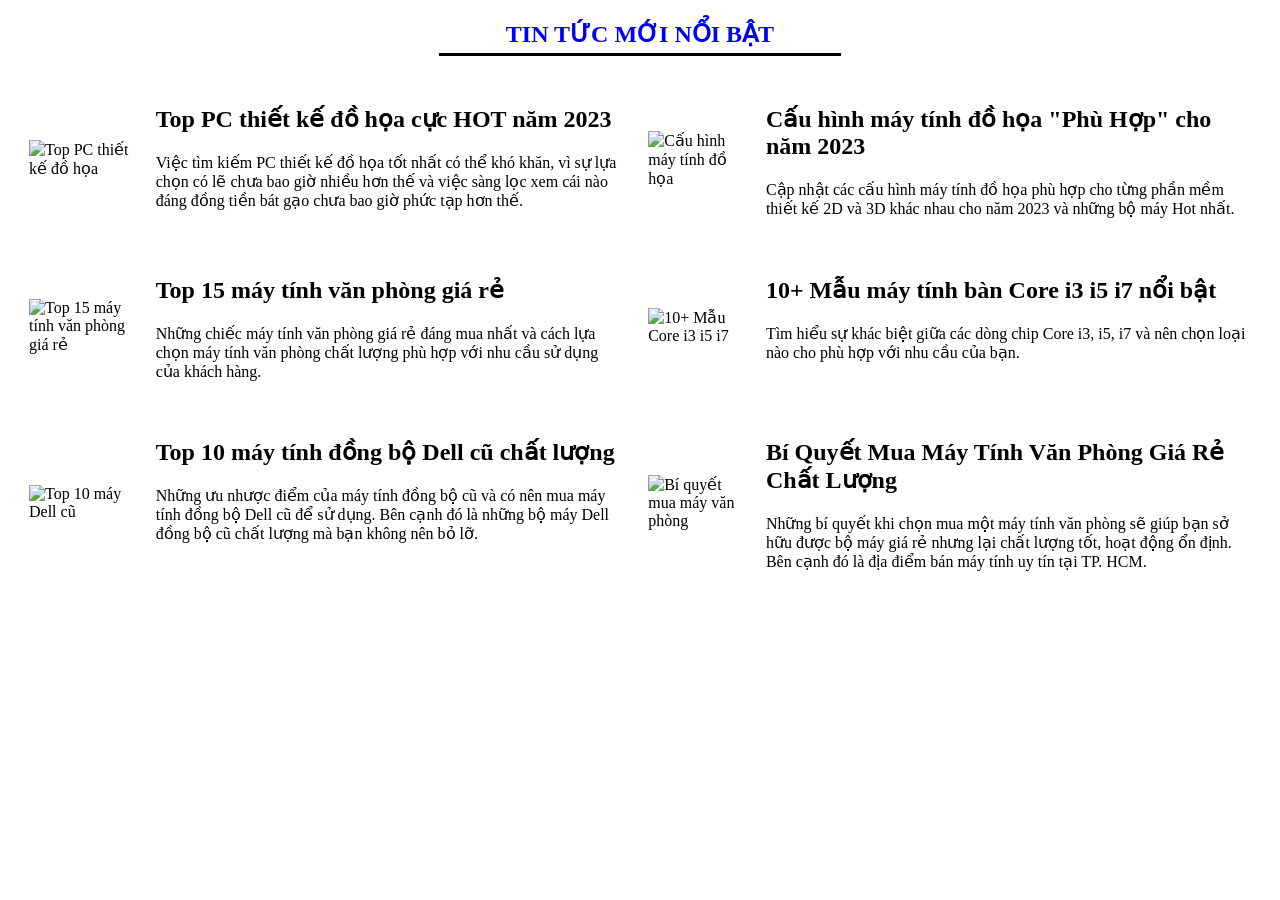
==== homepage.html @ cfc692ff "init project" ====
<!DOCTYPE html>
<html lang="vi">
<head>
  <meta charset="UTF-8">
  <title>Tin tức mới nổi bật</title>
</head>
<body>

  <!-- Tiêu đề trang -->
  <div align="center">
    <h2 style="color: blue; margin-bottom: 5px;">TIN TỨC MỚI NỔI BẬT</h2>
    <hr width="400" style="border:1px solid #000; border-top:2px solid #000; margin-top:0;">
  </div>

  <!-- Bảng bố cục chính, cách các ô 20px -->
  <table align="center" cellspacing="20">
    <!-- Dòng 1 -->
    <tr>
      <!-- Cột 1: ảnh -->
      <td>
        <img src="img/icondon.png" alt="Top PC thiết kế đồ họa" width="50">
      </td>
      <!-- Cột 2: tiêu đề + đoạn văn -->
      <td valign="top">
        <h2>Top PC thiết kế đồ họa cực HOT năm 2023</h2>
        <p>
          Việc tìm kiếm PC thiết kế đồ họa tốt nhất có thể khó khăn, vì sự lựa chọn có lẽ chưa bao giờ
          nhiều hơn thế và việc sàng lọc xem cái nào đáng đồng tiền bát gạo chưa bao giờ phức tạp hơn thế.
        </p>
      </td>
      <!-- Cột 3: ảnh -->
      <td>
        <img src="img/iconhoso.jpg" alt="Cấu hình máy tính đồ họa" width="50">
      </td>
      <!-- Cột 4: tiêu đề + đoạn văn -->
      <td valign="top">
        <h2>Cấu hình máy tính đồ họa "Phù Hợp" cho năm 2023</h2>
        <p>
          Cập nhật các cấu hình máy tính đồ họa phù hợp cho từng phần mềm thiết kế 2D và 3D khác nhau
          cho năm 2023 và những bộ máy Hot nhất.
        </p>
      </td>
    </tr>

    <!-- Dòng 2 -->
    <tr>
      <td>
        <img src="img/iconmall.png" alt="Top 15 máy tính văn phòng giá rẻ" width="50">
      </td>
      <td valign="top">
        <h2>Top 15 máy tính văn phòng giá rẻ</h2>
        <p>
          Những chiếc máy tính văn phòng giá rẻ đáng mua nhất và cách lựa chọn máy tính văn phòng chất
          lượng phù hợp với nhu cầu sử dụng của khách hàng.
        </p>
      </td>
      <td>
        <img src="img/iconnha.jpg" alt="10+ Mẫu Core i3 i5 i7" width="50">
      </td>
      <td valign="top">
        <h2>10+ Mẫu máy tính bàn Core i3 i5 i7 nổi bật</h2>
        <p>
          Tìm hiểu sự khác biệt giữa các dòng chip Core i3, i5, i7 và nên chọn loại nào cho phù hợp
          với nhu cầu của bạn.
        </p>
      </td>
    </tr>

    <!-- Dòng 3 -->
    <tr>
      <td>
        <img src="img/iconmall.png" alt="Top 10 máy Dell cũ" width="50">
      </td>
      <td valign="top">
        <h2>Top 10 máy tính đồng bộ Dell cũ chất lượng</h2>
        <p>
          Những ưu nhược điểm của máy tính đồng bộ cũ và có nên mua máy tính đồng bộ Dell cũ để sử dụng.
          Bên cạnh đó là những bộ máy Dell đồng bộ cũ chất lượng mà bạn không nên bỏ lỡ.
        </p>
      </td>
      <td>
        <img src="img/icondon.png" alt="Bí quyết mua máy văn phòng" width="50">
      </td>
      <td valign="top">
        <h2>Bí Quyết Mua Máy Tính Văn Phòng Giá Rẻ Chất Lượng</h2>
        <p>
          Những bí quyết khi chọn mua một máy tính văn phòng sẽ giúp bạn sở hữu được bộ máy giá rẻ nhưng
          lại chất lượng tốt, hoạt động ổn định. Bên cạnh đó là địa điểm bán máy tính uy tín tại TP. HCM.
        </p>
      </td>
    </tr>
  </table>
</body>
</html>
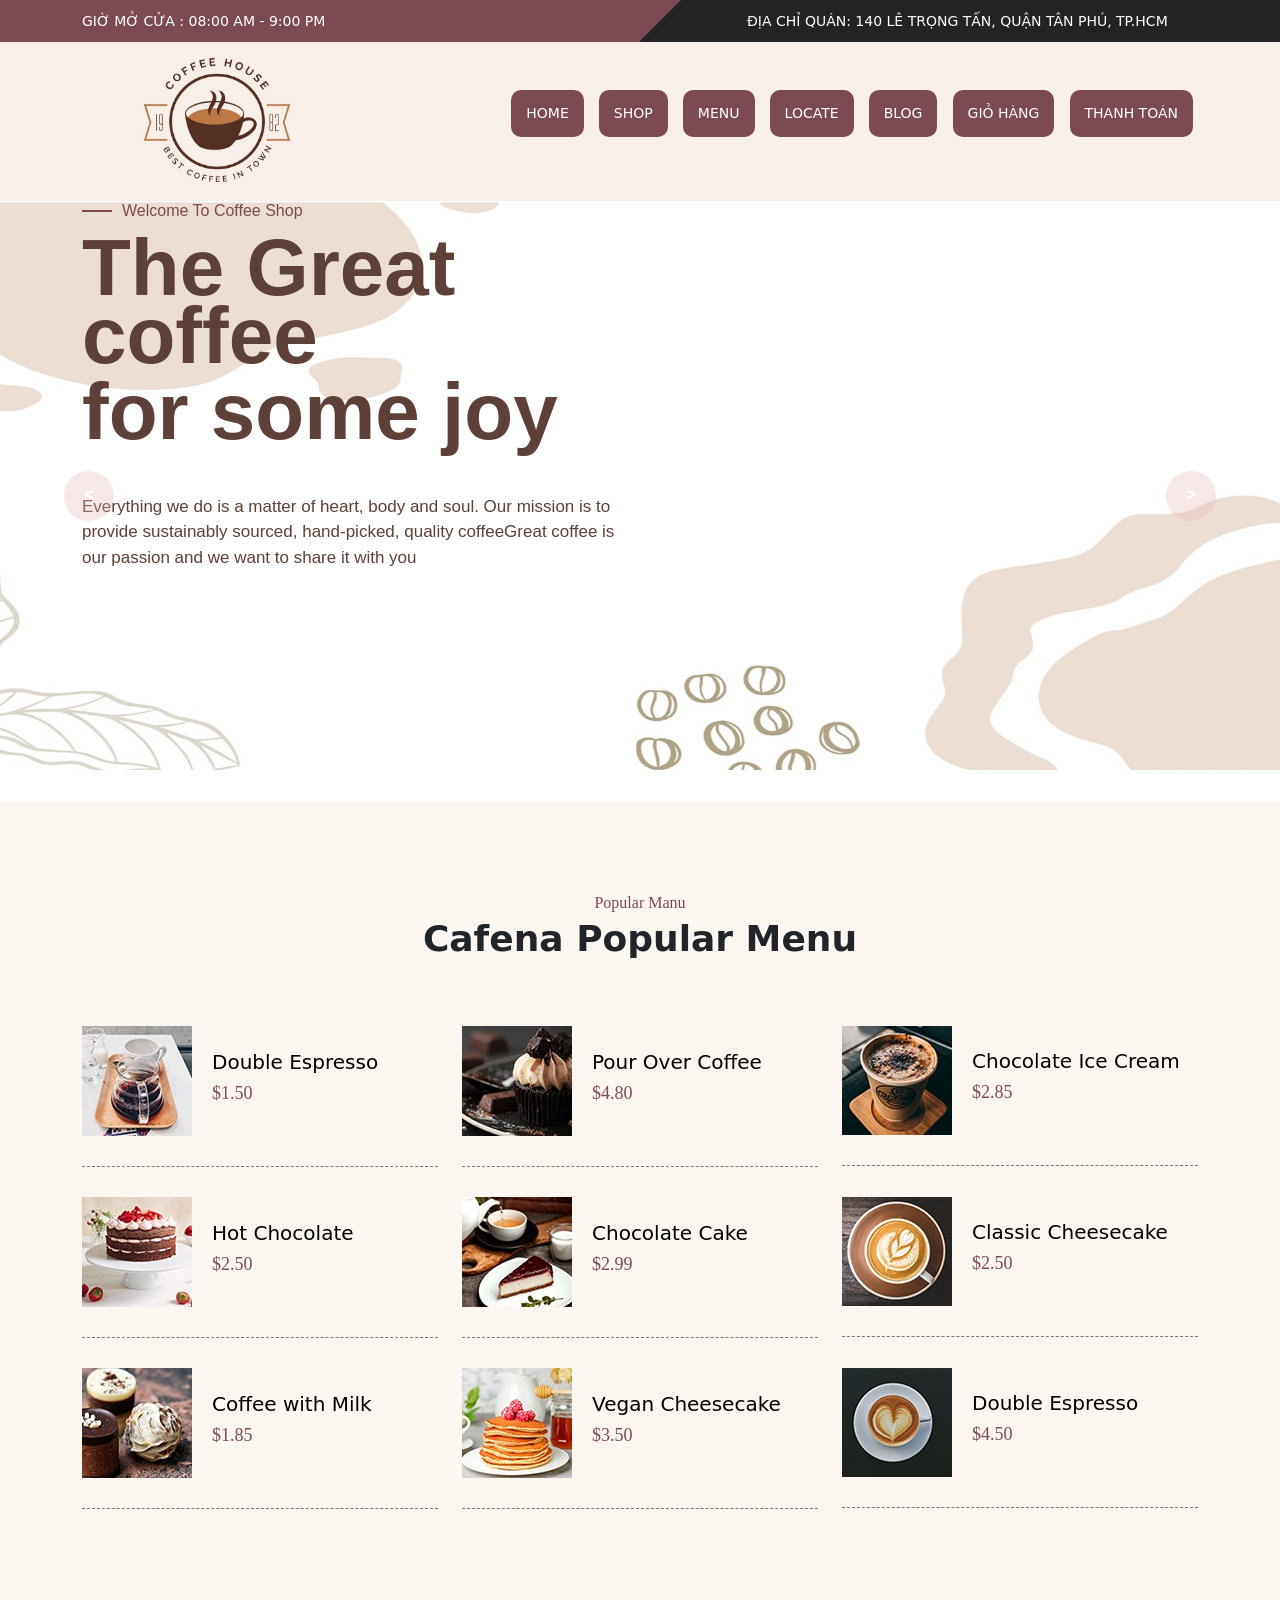
==== commit 6dfb0018: "init project" ====
--- a/homepage.html
+++ b/homepage.html
@@ -2,93 +2,210 @@
 <html lang="vi">
 <head>
   <meta charset="UTF-8">
-  <title>Tin tức mới nổi bật</title>
+  <link href="CSS/bootstrap.min.css" rel="stylesheet">
+  <link href="CSS/style.css" rel="stylesheet">
+ 
+  <title>Website</title>
 </head>
 <body>
-
-  <!-- Tiêu đề trang -->
-  <div align="center">
-    <h2 style="color: blue; margin-bottom: 5px;">TIN TỨC MỚI NỔI BẬT</h2>
-    <hr width="400" style="border:1px solid #000; border-top:2px solid #000; margin-top:0;">
-  </div>
-
-  <!-- Bảng bố cục chính, cách các ô 20px -->
-  <table align="center" cellspacing="20">
-    <!-- Dòng 1 -->
-    <tr>
-      <!-- Cột 1: ảnh -->
-      <td>
-        <img src="img/icondon.png" alt="Top PC thiết kế đồ họa" width="50">
-      </td>
-      <!-- Cột 2: tiêu đề + đoạn văn -->
-      <td valign="top">
-        <h2>Top PC thiết kế đồ họa cực HOT năm 2023</h2>
-        <p>
-          Việc tìm kiếm PC thiết kế đồ họa tốt nhất có thể khó khăn, vì sự lựa chọn có lẽ chưa bao giờ
-          nhiều hơn thế và việc sàng lọc xem cái nào đáng đồng tiền bát gạo chưa bao giờ phức tạp hơn thế.
-        </p>
-      </td>
-      <!-- Cột 3: ảnh -->
-      <td>
-        <img src="img/iconhoso.jpg" alt="Cấu hình máy tính đồ họa" width="50">
-      </td>
-      <!-- Cột 4: tiêu đề + đoạn văn -->
-      <td valign="top">
-        <h2>Cấu hình máy tính đồ họa "Phù Hợp" cho năm 2023</h2>
-        <p>
-          Cập nhật các cấu hình máy tính đồ họa phù hợp cho từng phần mềm thiết kế 2D và 3D khác nhau
-          cho năm 2023 và những bộ máy Hot nhất.
-        </p>
-      </td>
-    </tr>
-
-    <!-- Dòng 2 -->
-    <tr>
-      <td>
-        <img src="img/iconmall.png" alt="Top 15 máy tính văn phòng giá rẻ" width="50">
-      </td>
-      <td valign="top">
-        <h2>Top 15 máy tính văn phòng giá rẻ</h2>
-        <p>
-          Những chiếc máy tính văn phòng giá rẻ đáng mua nhất và cách lựa chọn máy tính văn phòng chất
-          lượng phù hợp với nhu cầu sử dụng của khách hàng.
-        </p>
-      </td>
-      <td>
-        <img src="img/iconnha.jpg" alt="10+ Mẫu Core i3 i5 i7" width="50">
-      </td>
-      <td valign="top">
-        <h2>10+ Mẫu máy tính bàn Core i3 i5 i7 nổi bật</h2>
-        <p>
-          Tìm hiểu sự khác biệt giữa các dòng chip Core i3, i5, i7 và nên chọn loại nào cho phù hợp
-          với nhu cầu của bạn.
-        </p>
-      </td>
-    </tr>
-
-    <!-- Dòng 3 -->
-    <tr>
-      <td>
-        <img src="img/iconmall.png" alt="Top 10 máy Dell cũ" width="50">
-      </td>
-      <td valign="top">
-        <h2>Top 10 máy tính đồng bộ Dell cũ chất lượng</h2>
-        <p>
-          Những ưu nhược điểm của máy tính đồng bộ cũ và có nên mua máy tính đồng bộ Dell cũ để sử dụng.
-          Bên cạnh đó là những bộ máy Dell đồng bộ cũ chất lượng mà bạn không nên bỏ lỡ.
-        </p>
-      </td>
-      <td>
-        <img src="img/icondon.png" alt="Bí quyết mua máy văn phòng" width="50">
-      </td>
-      <td valign="top">
-        <h2>Bí Quyết Mua Máy Tính Văn Phòng Giá Rẻ Chất Lượng</h2>
-        <p>
-          Những bí quyết khi chọn mua một máy tính văn phòng sẽ giúp bạn sở hữu được bộ máy giá rẻ nhưng
-          lại chất lượng tốt, hoạt động ổn định. Bên cạnh đó là địa điểm bán máy tính uy tín tại TP. HCM.
-        </p>
-      </td>
-    </tr>
-  </table>
+  <div class="header-top-section">
+    <div class="container">
+      <div class="row align-items-center">
+        <div class="col-lg-7">
+          <div class="top-header-address">
+            <div class="address-info">
+              <p>GIỜ MỞ CỬA : 08:00 AM - 9:00 PM</p>
+            </div>
+          </div>
+        </div>
+        <div class="col-lg-5">
+          <div class="header-top-right text-right">
+            <div class="place-location">
+              <p>ĐỊA CHỈ QUÁN: 140 LÊ TRỌNG TẤN, QUẬN TÂN PHÚ, TP.HCM</p>
+            </div>
+          </div>
+        </div>
+      </div>
+    </div>
+  </div>
+
+<!--header nav section-->
+
+<div class="header-nav">
+  <div class="container">
+    <div class="row align-items-center">
+      <div class="col-lg-2">
+        <div class="logo">
+          <a href="" class="logo-img">
+            <img src="img/logo.jpeg" alt="cofe house" width="270"/>
+          </a>
+        </div>
+      </div>
+      <div class="col-lg-10">
+        <nav class="menu">
+          <ul>
+            <li><a href="">Home</a></li>
+            <li><a href="">Shop</a></li>
+            <li><a href="">Menu</a></li>
+            <li><a href="">Locate</a></li>
+            <li><a href="">Blog</a></li>
+            <li><a href="">Giỏ hàng</a></li>
+            <li><a href="">Thanh Toán</a></li>
+          </ul>
+        </nav>
+      </div>
+    </div>
+  </div>
+</div>
+
+<section class="banner-slider"> 
+    <div class="slider">
+    <div class="list">
+        <div class="item">
+            <img src="img/contact-bg.jpg" alt="">
+        </div>
+        <div class="item">
+            <img src="img/testi-bg.jpg" alt="">
+        </div>
+    </div>
+    <div class="container">
+        <div class=" align-items-center">
+            <div class="col-lg-6 col-md-12">
+                <div class="sero-content">
+                    <h4>Welcome To Coffee Shop </h4>
+                    <h1>The Great coffee </h1>
+                    <h1>for some joy </h1>
+                    <p class="hero-desc">Everything we do is a matter of heart, body and soul. Our mission is to provide sustainably sourced, hand-picked, quality coffeeGreat coffee is our passion and we want to share it with you</p>
+                </div>
+              </div>
+        </div>
+   </div>
+
+    <div class="buttons">
+        <button id="prev"><</button>
+        <button id="next">></button>
+    </div>
+    <ul class="dots">
+        <li class="active"></li>
+        <li></li> 
+    </ul>
+  </div>
+</section>
+
+<div class="popular-menu-section">
+  <div class="container">
+      <div class="row">
+          <div class="col-lg-12">
+              <div class="dreamhub-section-title text-center padding-lg">
+                  <h4>Popular Manu </h4>
+                  <h1>Cafena Popular Menu </h1>
+              </div>
+          </div>
+      </div>
+      <div class="row">
+          <div class="col-lg-4 col-md-6">
+              <div class="popular-menu-box">
+                  <div class="coffee-thumb">
+                      <img src="img/coff1.jpg" alt="">
+                  </div>
+                  <div class="popular-menu-content">
+                      <h4 class="popular-title">Double Espresso </h4>
+                      <h5 class="coffe-price">$1.50</h5>
+                  </div>
+              </div>
+          </div>
+          <div class="col-lg-4 col-md-6">
+              <div class="popular-menu-box">
+                  <div class="coffee-thumb">
+                      <img src="img/coff2.jpg" alt="">
+                  </div>
+                  <div class="popular-menu-content">
+                      <h4 class="popular-title">Pour Over Coffee </h4>
+                      <h5 class="coffe-price">$4.80</h5>
+                  </div>
+              </div>
+          </div>
+          <div class="col-lg-4 col-md-6">
+              <div class="popular-menu-box">
+                  <div class="coffee-thumb">
+                      <img src="img/coff3.jpg" alt="">
+                  </div>
+                  <div class="popular-menu-content">
+                      <h4 class="popular-title">Chocolate Ice Сream </h4>
+                      <h5 class="coffe-price">$2.85</h5>
+                  </div>
+              </div>
+          </div>
+          <div class="col-lg-4 col-md-6">
+              <div class="popular-menu-box">
+                  <div class="coffee-thumb">
+                      <img src="img/coff4.jpg" alt="">
+                  </div>
+                  <div class="popular-menu-content">
+                      <h4 class="popular-title">Hot Chocolate </h4>
+                      <h5 class="coffe-price">$2.50</h5>
+                  </div>
+              </div>
+          </div>
+          <div class="col-lg-4 col-md-6">
+              <div class="popular-menu-box">
+                  <div class="coffee-thumb">
+                      <img src="img/coff5.jpg" alt="">
+                  </div>
+                  <div class="popular-menu-content">
+                      <h4 class="popular-title">Chocolate Cake</h4>
+                      <h5 class="coffe-price">$2.99</h5>
+                  </div>
+              </div>
+          </div>
+          <div class="col-lg-4 col-md-6">
+              <div class="popular-menu-box">
+                  <div class="coffee-thumb">
+                      <img src="img/coff6.jpg" alt="">
+                  </div>
+                  <div class="popular-menu-content">
+                      <h4 class="popular-title">Classic Cheesecake</h4>
+                      <h5 class="coffe-price">$2.50</h5>
+                  </div>
+              </div>
+          </div>
+          <div class="col-lg-4 col-md-6">
+              <div class="popular-menu-box">
+                  <div class="coffee-thumb">
+                      <img src="img/coff7.jpg" alt="">
+                  </div>
+                  <div class="popular-menu-content">
+                      <h4 class="popular-title">Coffee with Milk</h4>
+                      <h5 class="coffe-price">$1.85</h5>
+                  </div>
+              </div>
+          </div>
+          <div class="col-lg-4 col-md-6">
+              <div class="popular-menu-box">
+                  <div class="coffee-thumb">
+                      <img src="img/coff8.jpg" alt="">
+                  </div>
+                  <div class="popular-menu-content">
+                      <h4 class="popular-title">Vegan Cheesecake</h4>
+                      <h5 class="coffe-price">$3.50</h5>
+                  </div>
+              </div>
+          </div>
+          <div class="col-lg-4 col-md-6">
+              <div class="popular-menu-box">
+                  <div class="coffee-thumb">
+                      <img src="img/coff9.jpg" alt="">
+                  </div>
+                  <div class="popular-menu-content">
+                      <h4 class="popular-title">Double Espresso</h4>
+                      <h5 class="coffe-price">$4.50</h5>
+                  </div>
+              </div>
+          </div>
+      </div>
+  </div>
+</div>
+  <script src="JS/bootstrap.bundle.min.js"></script>
+  <script src="JS/app.js"></script>
 </body>
 </html>
--- a/CSS/style.css
+++ b/CSS/style.css
@@ -0,0 +1,331 @@
+body{
+
+    background-color: #f8efe8;
+}
+/*----Header----*/
+.header-top-section{
+    background: #7b4a52;
+    position:relative;
+    z-index: 1;
+    padding: 11px 0 10px;
+}
+
+.header-top-section::before{
+    content: "";
+    height: 100%;
+    width: 50%;
+    background:#232323;
+    position: absolute;
+    top: 0;
+    right: -20px;
+    transform: skew(-45deg);
+    z-index: -1;
+}
+
+.top-header-address{
+    display: flex;
+    justify-content: space-between;
+}
+
+.address-info p{
+    font-size: 14px;
+    margin:0;
+    color: #FFF;
+    font-weight: 500;
+}
+
+.place-location p{
+    font-size: 14px;
+    margin:0;
+    color: #FFF;
+    font-weight: 500;
+}
+
+/*.place-location p i {
+    display: inline-block;
+    padding-right: 5px;
+}*/
+
+nav.menu{
+    display: flex;
+    justify-content: flex-end;
+    align-items: center;
+}
+
+a{
+    text-decoration:none;
+}
+
+.menu ul{
+    list-style: none;
+    display: inline-block;
+}
+
+.menu>ul>li{
+    display: inline-block;
+    position: relative;
+    z-index: 1;
+    
+}
+
+.menu>ul>li>a{
+    position: relative;
+    font-size: 14px;
+    display: block;
+    padding: 13px 15px;
+    margin: 35px 5px;
+    color: #ffffff;
+    font-weight: 500;
+    transition: .5s;
+    text-transform: uppercase;
+    background: #7b4a52;
+    border-radius: 10px;
+    z-index: 1;
+}
+
+.menu>ul>li>a:before{
+    position: absolute;
+    content: "";
+    z-index: -1;
+    left: 0;
+    top: 0;
+    right: 0;
+    bottom: 0;
+    background: #232323;
+    transform: scale(0);
+    transition: .5s;
+    border-radius: 10px;
+}
+
+nav.menu span {
+    font-size: 11px;
+    padding-left: 5px;
+    font-family: FontAwesome;
+    opacity: .5;
+}
+
+.menu>ul>li>a:hover:before{
+    transform: scale(1);
+    
+}
+
+
+
+.slider{
+    width: 100vw;
+    max-width: 100vw;
+    height: 600px;
+    margin: auto;
+    position: relative;
+    overflow: hidden;
+}
+.slider .list{
+    position: absolute;
+    width: max-content;
+    height: 100%;
+    left: 0;
+    top: 0;
+    display: flex;
+    transition: 1s;
+    z-index: -1;
+}
+.slider .list img{
+    width: 100vw;
+    max-width: 100vw;
+    height: 100%;
+    object-fit: cover;
+    
+}
+.slider .buttons{
+    position: absolute;
+    top: 45%;
+    left: 5%;
+    width: 90%;
+    display: flex;
+    justify-content: space-between;
+}
+.slider .buttons button{
+    width: 50px;
+    height: 50px;
+    border-radius: 50%;
+    background-color: rgba(232, 185, 185, 0.333);
+    color: #fff;
+    border: none;
+    font-family: monospace;
+    font-weight: bold;
+}
+.slider .dots{
+    position: absolute;
+    bottom: 10px;
+    left: 0;
+    color: #ffffff;
+    width: 100%;
+    margin: 0;
+    padding: 0;
+    display: flex;
+    justify-content: center;
+}
+.slider .dots li{
+    list-style: none;
+    width: 10px;
+    height: 10px;
+    background-color: #ffffff;
+    margin: 10px;
+    border-radius: 20px;
+    transition: 0.5s;
+}
+.slider .dots li.active{
+    width: 30px;
+}
+@media screen and (max-width: 768px){
+    .slider{
+        height: 400px;
+    }
+}
+
+
+.banner-slider {
+    position: relative;
+    overflow: hidden;
+    display: flex;
+    align-items: center;
+    justify-content: center;
+    font-family: 'Segoe UI', Tahoma, Geneva, Verdana, sans-serif;
+  }
+.sero-content h4 {
+    font-size: 16px;
+    color: #7c4b52;
+    padding: 0 0 6px 40px;
+    position: relative;
+    z-index: 2;
+}
+
+.sero-content h4:before {
+    position: absolute;
+    content: "";
+    left: 0;
+    top: 9px;
+    width: 30px;
+    height: 2px;
+    background: #7c4b52;
+}
+
+.sero-content h1 {
+    
+    font-size: 80px;
+    line-height: 68px;
+    font-weight: 800;
+    color: #5D4037;
+}
+
+.sero-content h1 span {
+    color: #da242b;
+}
+
+p.hero-desc {
+    font-size: 17px;
+    color: #5D4037;
+    padding: 40px 0 6px;
+}
+
+
+
+
+
+
+.popular-menu-section {
+    background: #fcf6f1;
+    padding: 90px 0 70px;
+}
+
+.popular-menu-box {
+    display: flex;
+    margin-bottom: 30px;
+    border-bottom: 1px dashed #797878;
+    padding: 0 0 30px;
+    align-items: center;
+}
+
+.popular-menu-content {
+    padding-left: 20px;
+}
+
+h4.popular-title {
+    font-size: 20px;
+    font-weight: 500;
+    color: #000;
+}
+
+h5.coffe-price {
+    font-size: 18px;
+    font-weight: 500;
+    font-family: 'Roboto';
+    color: #7c4b52;
+    padding: 1px 0 0;
+}
+
+.coffee-thumb img {
+    width: 100%;
+}
+
+
+
+
+
+
+.dreamhub-section-title h4 {
+    font-size: 16px;
+    color: #7c4b52;
+    font-weight: 500;
+    font-family: 'Roboto';
+    padding: 0 0 0 45px;
+    display: inline-block;
+    position: relative;
+    z-index: 1;
+}
+
+.dreamhub-section-title h4:before {
+    position: absolute;
+    content: "";
+    left: 0;
+    bottom: 7px;
+    width: 30px;
+    height: 2px;
+    background: #7c4b52;
+}
+
+.dreamhub-section-title h1 {
+    font-size: 36px;
+    font-weight: 700;
+    line-height: 38px;
+}
+
+h1.sections {
+    margin: 0;
+}
+
+.dreamhub-section-title h1 span {
+    color: #da242b;
+}
+
+.dreamhub-section-title p {
+    padding: 17px 0 15px;
+}
+
+.dreamhub-section-title.padding-lg {
+    padding: 0 0 60px;
+}
+
+.text-center.dreamhub-section-title h4:before {
+    position: inherit;
+}
+
+.text-center.dreamhub-section-title h4 {
+    padding: 0;
+}
+
+.text-center.dreamhub-section-title p {
+    padding: 20px 0 42px;
+    width: 53%;
+    margin: auto;
+}
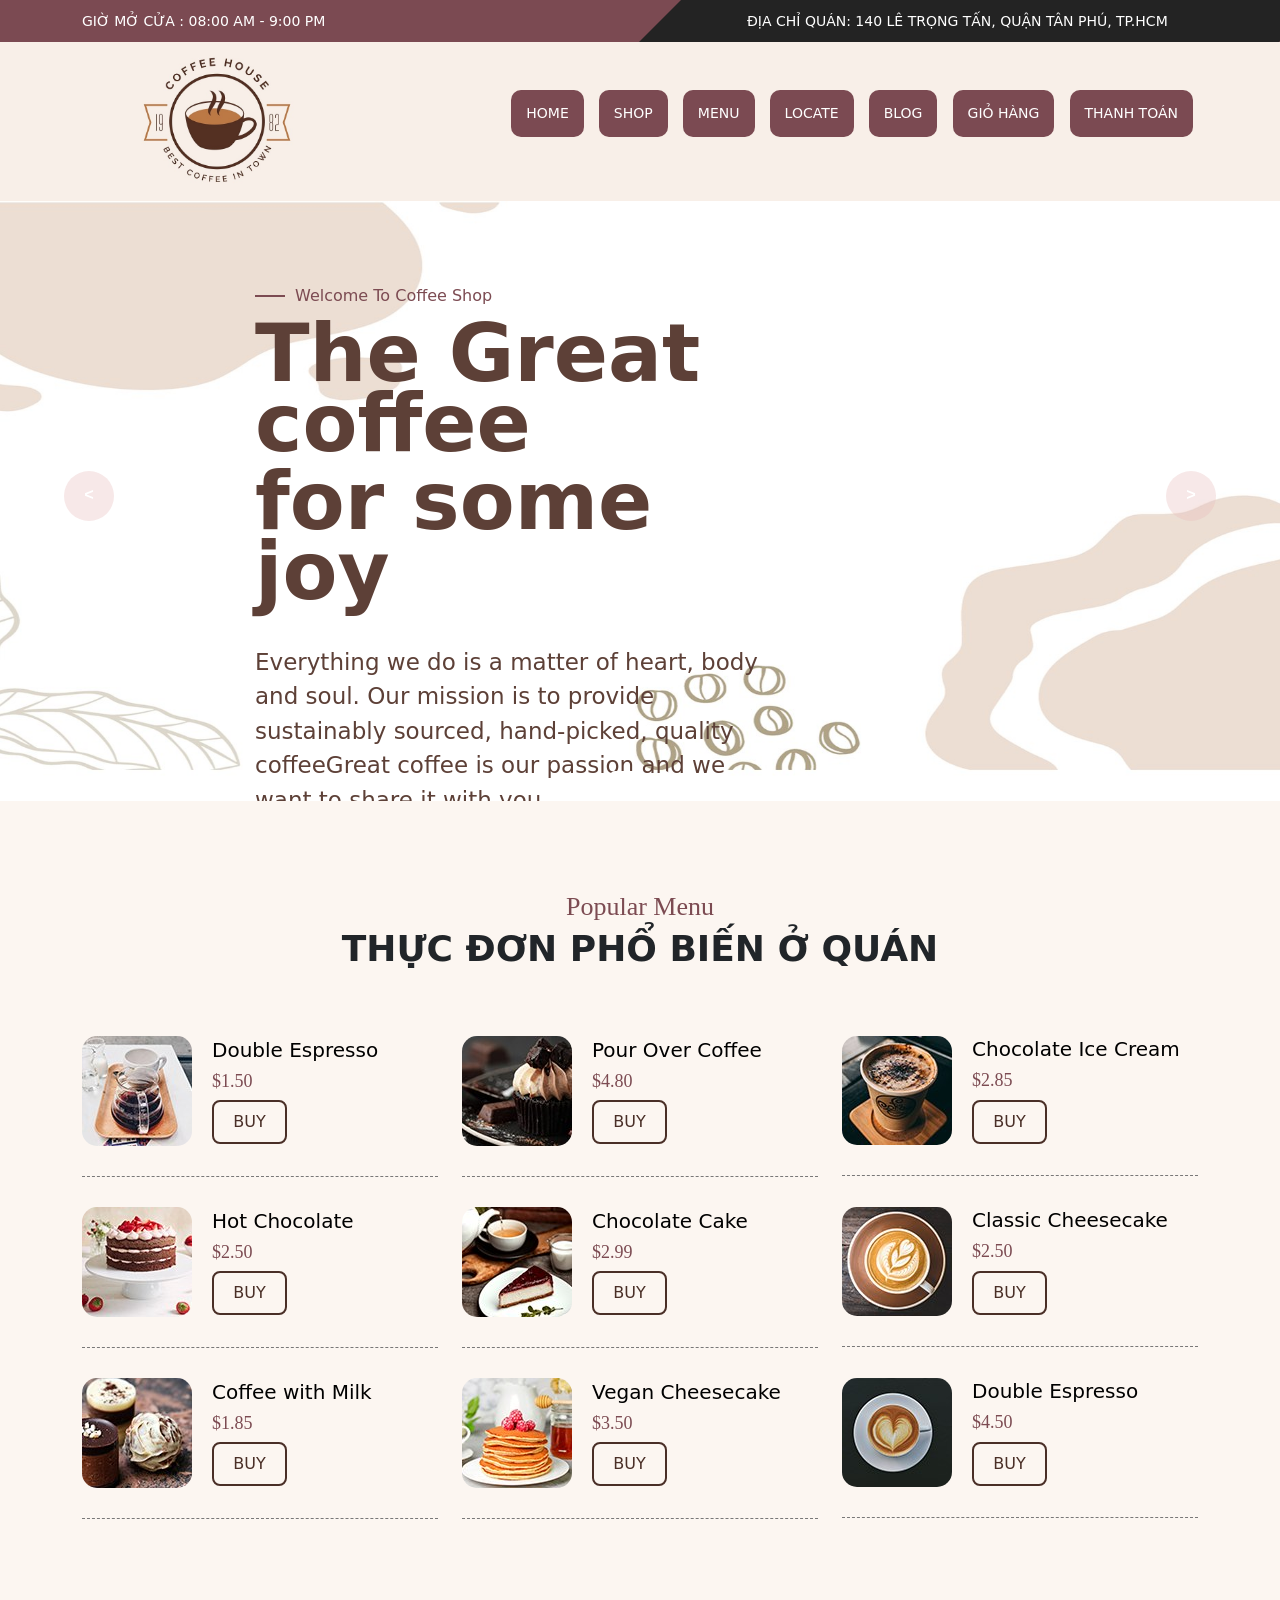
==== commit b02ae608: "init project" ====
--- a/homepage.html
+++ b/homepage.html
@@ -4,7 +4,7 @@
   <meta charset="UTF-8">
   <link href="CSS/bootstrap.min.css" rel="stylesheet">
   <link href="CSS/style.css" rel="stylesheet">
- 
+
   <title>Website</title>
 </head>
 <body>
@@ -58,29 +58,28 @@
   </div>
 </div>
 
-<section class="banner-slider"> 
+<section > 
     <div class="slider">
     <div class="list">
         <div class="item">
             <img src="img/contact-bg.jpg" alt="">
+            <div class="sero-content">
+                <h4>Welcome To Coffee Shop </h4>
+                <h1>The Great coffee </h1>
+                <h1>for some joy </h1>
+                <p class="hero-desc">Everything we do is a matter of heart, body and soul. Our mission is to provide sustainably sourced, hand-picked, quality coffeeGreat coffee is our passion and we want to share it with you</p>
+            </div>
         </div>
         <div class="item">
             <img src="img/testi-bg.jpg" alt="">
-        </div>
-    </div>
-    <div class="container">
-        <div class=" align-items-center">
-            <div class="col-lg-6 col-md-12">
-                <div class="sero-content">
-                    <h4>Welcome To Coffee Shop </h4>
-                    <h1>The Great coffee </h1>
-                    <h1>for some joy </h1>
-                    <p class="hero-desc">Everything we do is a matter of heart, body and soul. Our mission is to provide sustainably sourced, hand-picked, quality coffeeGreat coffee is our passion and we want to share it with you</p>
-                </div>
-              </div>
-        </div>
-   </div>
-
+            <div class="sero-content">
+                <h4>Welcome To Coffee Shop </h4>
+                <h1>The Great coffee </h1>
+                <h1>for some joy </h1>
+                <p class="hero-desc">Everything we do is a matter of heart, body and soul. Our mission is to provide sustainably sourced, hand-picked, quality coffeeGreat coffee is our passion and we want to share it with you</p>
+            </div>
+        </div>
+    </div>
     <div class="buttons">
         <button id="prev"><</button>
         <button id="next">></button>
@@ -92,13 +91,14 @@
   </div>
 </section>
 
+<!--Popular menu section-->
 <div class="popular-menu-section">
   <div class="container">
       <div class="row">
           <div class="col-lg-12">
               <div class="dreamhub-section-title text-center padding-lg">
-                  <h4>Popular Manu </h4>
-                  <h1>Cafena Popular Menu </h1>
+                  <h4>Popular Menu </h4>
+                  <h1> Thực đơn phổ biến ở quán </h1>
               </div>
           </div>
       </div>
@@ -106,105 +106,121 @@
           <div class="col-lg-4 col-md-6">
               <div class="popular-menu-box">
                   <div class="coffee-thumb">
-                      <img src="img/coff1.jpg" alt="">
+                    <a href="#"><img src="img/coff1.jpg" alt=""></a>
                   </div>
                   <div class="popular-menu-content">
                       <h4 class="popular-title">Double Espresso </h4>
                       <h5 class="coffe-price">$1.50</h5>
-                  </div>
-              </div>
-          </div>
-          <div class="col-lg-4 col-md-6">
-              <div class="popular-menu-box">
-                  <div class="coffee-thumb">
-                      <img src="img/coff2.jpg" alt="">
+                      <a href="#"><button class="btn-buy" >BUY</button></a>
+                  </div>
+              </div>
+          </div>
+          <div class="col-lg-4 col-md-6">
+              <div class="popular-menu-box">
+                  <div class="coffee-thumb">
+                    <a href="#"><img src="img/coff2.jpg" alt=""></a>
                   </div>
                   <div class="popular-menu-content">
                       <h4 class="popular-title">Pour Over Coffee </h4>
                       <h5 class="coffe-price">$4.80</h5>
-                  </div>
-              </div>
-          </div>
-          <div class="col-lg-4 col-md-6">
-              <div class="popular-menu-box">
-                  <div class="coffee-thumb">
-                      <img src="img/coff3.jpg" alt="">
+                      <a href="#"><button class="btn-buy">BUY</button></a>
+                  </div>
+              </div>
+          </div>
+          <div class="col-lg-4 col-md-6">
+              <div class="popular-menu-box">
+                  <div class="coffee-thumb">
+                    <a href="#"><img src="img/coff3.jpg" alt=""></a>
                   </div>
                   <div class="popular-menu-content">
                       <h4 class="popular-title">Chocolate Ice Сream </h4>
                       <h5 class="coffe-price">$2.85</h5>
-                  </div>
-              </div>
-          </div>
-          <div class="col-lg-4 col-md-6">
-              <div class="popular-menu-box">
-                  <div class="coffee-thumb">
-                      <img src="img/coff4.jpg" alt="">
+                      <a href="#"><button class="btn-buy">BUY</button></a>
+                  </div>
+              </div>
+          </div>
+          <div class="col-lg-4 col-md-6">
+              <div class="popular-menu-box">
+                  <div class="coffee-thumb">
+                    <a href="#"><img src="img/coff4.jpg" alt=""></a>
                   </div>
                   <div class="popular-menu-content">
                       <h4 class="popular-title">Hot Chocolate </h4>
                       <h5 class="coffe-price">$2.50</h5>
-                  </div>
-              </div>
-          </div>
-          <div class="col-lg-4 col-md-6">
-              <div class="popular-menu-box">
-                  <div class="coffee-thumb">
-                      <img src="img/coff5.jpg" alt="">
+                      <a href="#"><button class="btn-buy">BUY</button></a>
+                  </div>
+              </div>
+          </div>
+          <div class="col-lg-4 col-md-6">
+              <div class="popular-menu-box">
+                  <div class="coffee-thumb">
+                    <a href="#"><img src="img/coff5.jpg" alt=""></a>
                   </div>
                   <div class="popular-menu-content">
                       <h4 class="popular-title">Chocolate Cake</h4>
                       <h5 class="coffe-price">$2.99</h5>
-                  </div>
-              </div>
-          </div>
-          <div class="col-lg-4 col-md-6">
-              <div class="popular-menu-box">
-                  <div class="coffee-thumb">
-                      <img src="img/coff6.jpg" alt="">
+                      <a href="#"><button class="btn-buy">BUY</button></a>
+                  </div>
+              </div>
+          </div>
+          <div class="col-lg-4 col-md-6">
+              <div class="popular-menu-box">
+                  <div class="coffee-thumb">
+                    <a href="#"><img src="img/coff6.jpg" alt=""></a>
                   </div>
                   <div class="popular-menu-content">
                       <h4 class="popular-title">Classic Cheesecake</h4>
                       <h5 class="coffe-price">$2.50</h5>
-                  </div>
-              </div>
-          </div>
-          <div class="col-lg-4 col-md-6">
-              <div class="popular-menu-box">
-                  <div class="coffee-thumb">
-                      <img src="img/coff7.jpg" alt="">
+                      <a href="#"><button class="btn-buy">BUY</button></a>
+                  </div>
+              </div>
+          </div>
+          <div class="col-lg-4 col-md-6">
+              <div class="popular-menu-box">
+                  <div class="coffee-thumb">
+                    <a href="#"><img src="img/coff7.jpg" alt=""></a>
                   </div>
                   <div class="popular-menu-content">
                       <h4 class="popular-title">Coffee with Milk</h4>
                       <h5 class="coffe-price">$1.85</h5>
-                  </div>
-              </div>
-          </div>
-          <div class="col-lg-4 col-md-6">
-              <div class="popular-menu-box">
-                  <div class="coffee-thumb">
-                      <img src="img/coff8.jpg" alt="">
+                      <a href="#"><button class="btn-buy">BUY</button></a>
+                  </div>
+              </div>
+          </div>
+          <div class="col-lg-4 col-md-6">
+              <div class="popular-menu-box">
+                  <div class="coffee-thumb">
+                    <a href="#"><img src="img/coff8.jpg" alt=""></a>
                   </div>
                   <div class="popular-menu-content">
                       <h4 class="popular-title">Vegan Cheesecake</h4>
                       <h5 class="coffe-price">$3.50</h5>
-                  </div>
-              </div>
-          </div>
-          <div class="col-lg-4 col-md-6">
-              <div class="popular-menu-box">
-                  <div class="coffee-thumb">
-                      <img src="img/coff9.jpg" alt="">
+                      <a href="#"><button class="btn-buy">BUY</button></a>
+                  </div>
+              </div>
+          </div>
+          <div class="col-lg-4 col-md-6">
+              <div class="popular-menu-box">
+                  <div class="coffee-thumb">
+                      <a href="#"><img src="img/coff9.jpg" alt=""></a>
                   </div>
                   <div class="popular-menu-content">
                       <h4 class="popular-title">Double Espresso</h4>
                       <h5 class="coffe-price">$4.50</h5>
+                      <a href="#"><button class="btn-buy">BUY</button></a>
                   </div>
               </div>
           </div>
       </div>
   </div>
 </div>
+
+<div>
+
+</div>
+
+
+
   <script src="JS/bootstrap.bundle.min.js"></script>
   <script src="JS/app.js"></script>
 </body>
--- a/CSS/style.css
+++ b/CSS/style.css
@@ -129,6 +129,7 @@
     transition: 1s;
     z-index: -1;
 }
+
 .slider .list img{
     width: 100vw;
     max-width: 100vw;
@@ -136,6 +137,7 @@
     object-fit: cover;
     
 }
+
 .slider .buttons{
     position: absolute;
     top: 45%;
@@ -144,6 +146,7 @@
     display: flex;
     justify-content: space-between;
 }
+
 .slider .buttons button{
     width: 50px;
     height: 50px;
@@ -183,15 +186,20 @@
     }
 }
 
-
-.banner-slider {
-    position: relative;
-    overflow: hidden;
-    display: flex;
-    align-items: center;
-    justify-content: center;
-    font-family: 'Segoe UI', Tahoma, Geneva, Verdana, sans-serif;
-  }
+.slider .list .item {
+    position: relative;
+    /* width: 100vw;  nếu bạn cần chắc rằng mỗi item đúng full màn */
+  }
+.slider .list .item .sero-content {
+    position: absolute;
+    top: 85px;          /* đẩy xuống 35px so với đầu item */
+    left: 255px;         /* tùy chỉnh khoảng cách trái cho đẹp */
+    z-index: 2;         /* để luôn hiển thị trên ảnh */
+    max-width: 40%;     /* hoặc width tuỳ ý cho responsive */
+  }
+
+
+
 .sero-content h4 {
     font-size: 16px;
     color: #7c4b52;
@@ -211,11 +219,11 @@
 }
 
 .sero-content h1 {
-    
     font-size: 80px;
-    line-height: 68px;
+    line-height: 70px;
     font-weight: 800;
     color: #5D4037;
+    
 }
 
 .sero-content h1 span {
@@ -223,11 +231,10 @@
 }
 
 p.hero-desc {
-    font-size: 17px;
+    font-size: 23px;
     color: #5D4037;
-    padding: 40px 0 6px;
-}
-
+    padding: 30px 0 6px;
+}
 
 
 
@@ -266,15 +273,23 @@
 
 .coffee-thumb img {
     width: 100%;
-}
-
-
+    display: block;
+    width: 100%;
+    height: auto;
+    transition: transform 0.3s ease;  /* animation mượt */
+    transform-origin: center center;
+    border-radius: 15px;
+}
+
+.coffee-thumb:hover img {
+    transform: scale(1.1);      /* phóng to 110% khi hover */
+  }
 
 
 
 
 .dreamhub-section-title h4 {
-    font-size: 16px;
+    font-size: 26px;
     color: #7c4b52;
     font-weight: 500;
     font-family: 'Roboto';
@@ -298,6 +313,7 @@
     font-size: 36px;
     font-weight: 700;
     line-height: 38px;
+    text-transform: uppercase;
 }
 
 h1.sections {
@@ -328,4 +344,24 @@
     padding: 20px 0 42px;
     width: 53%;
     margin: auto;
-}+}
+
+.btn-buy {
+    display: inline-block;
+    padding: 0.5rem 1.2rem;
+    font-size: 1rem;
+    color: #4a2f27;
+    border: 2px solid #4a2f27;
+    background: transparent;
+    cursor: pointer;
+    transition: all 0.3s ease;         
+    border-radius: 8px;
+  }
+  
+  .btn-buy:hover {
+    background: #4a2f27;              
+    color: #fff;                       
+    transform: scale(1.05);            
+    box-shadow: 0 4px 10px rgba(0,0,0,0.1);
+  }
+
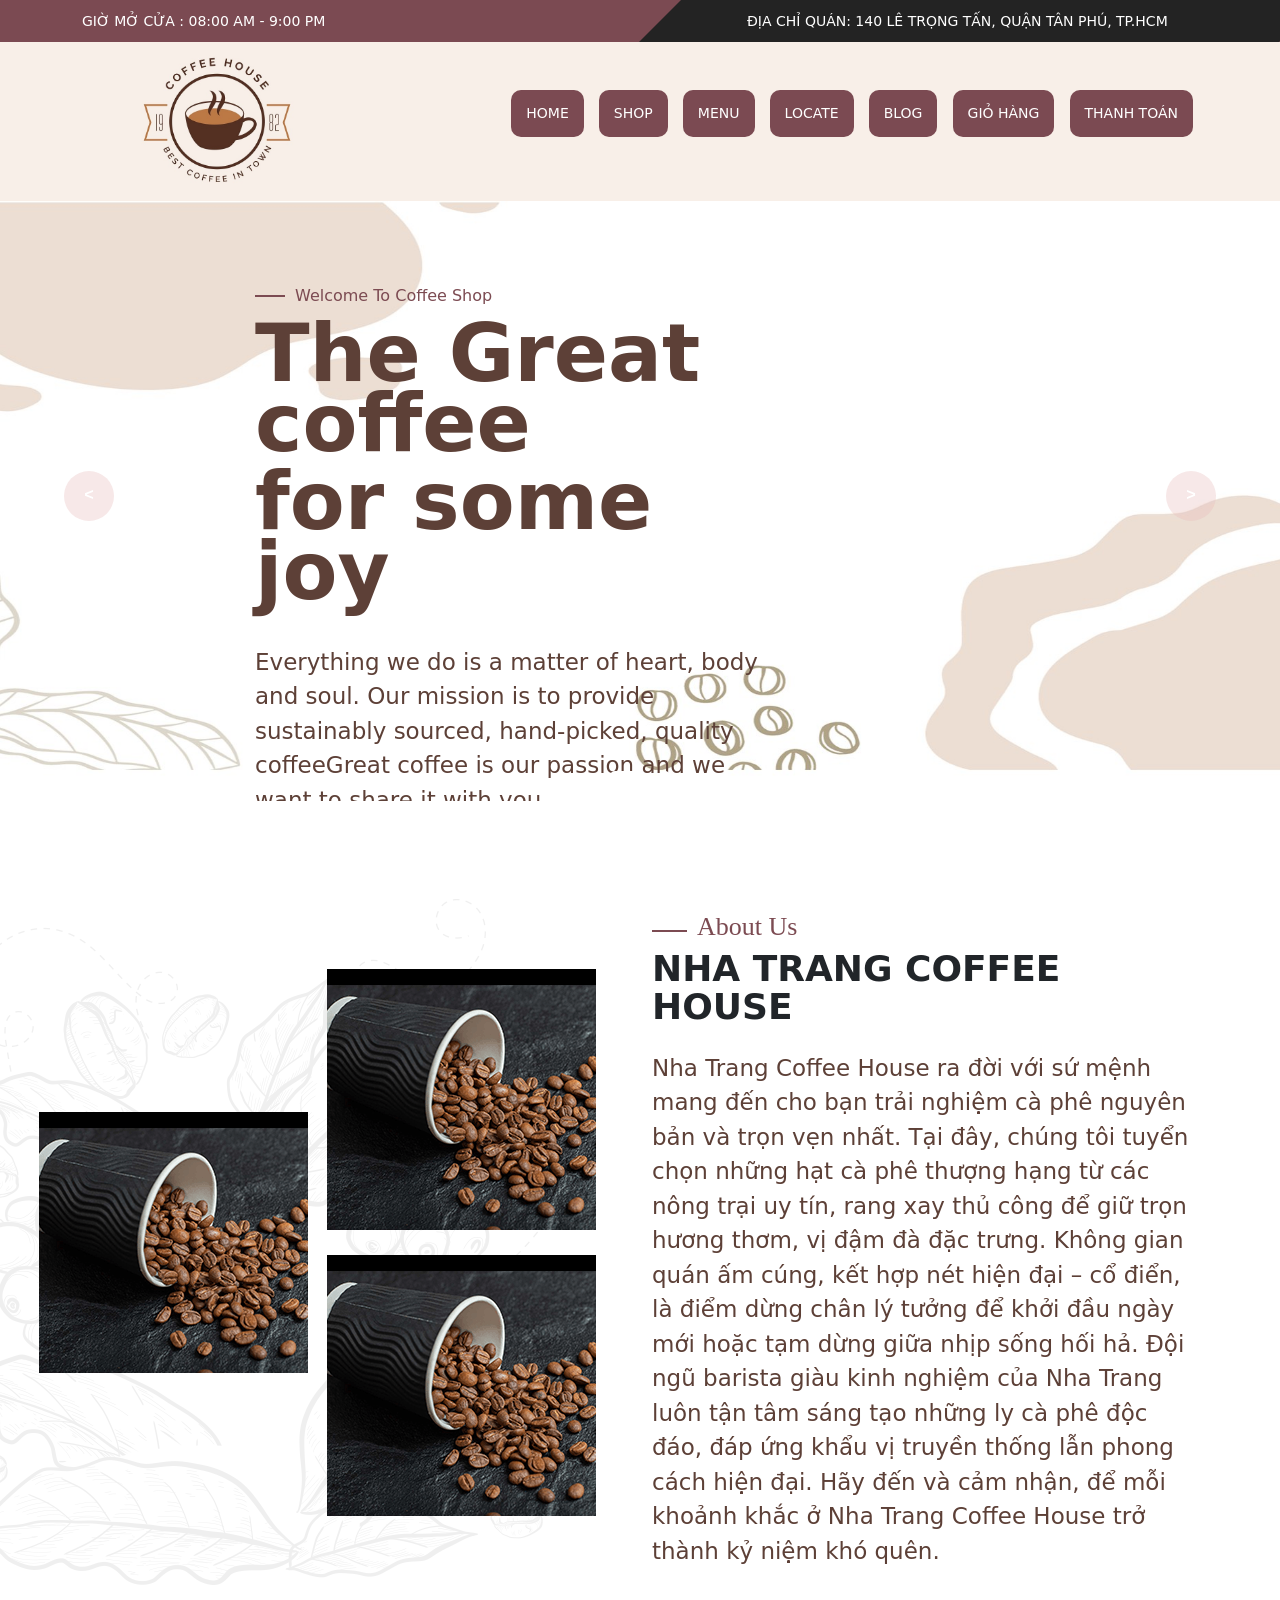
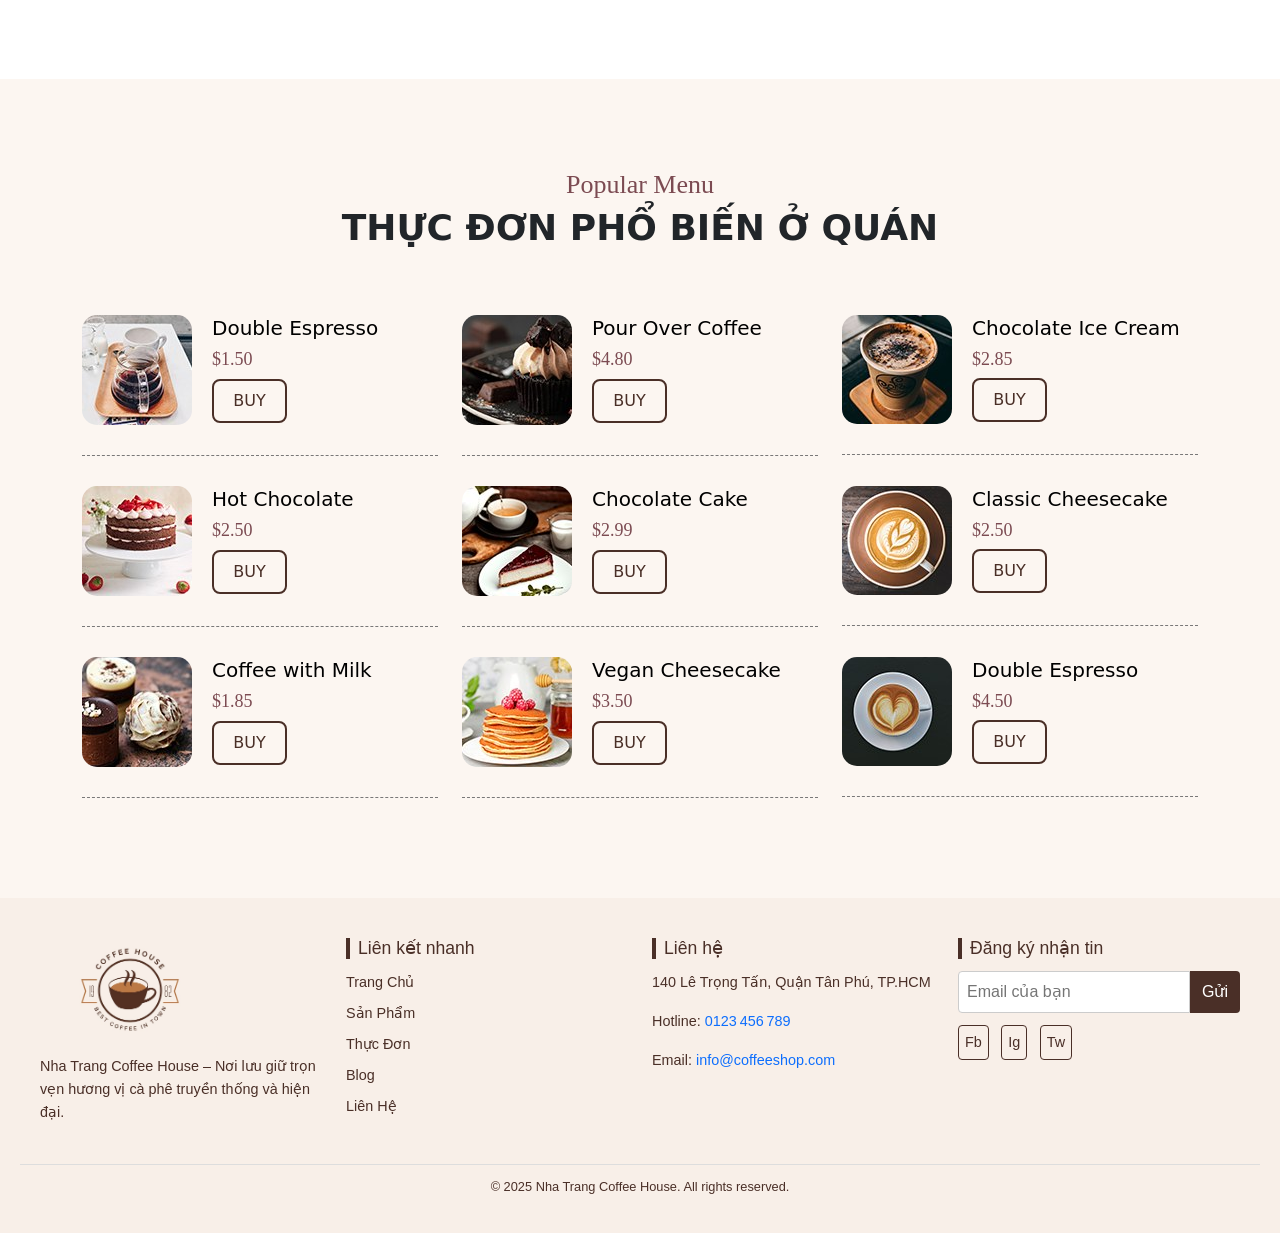
==== commit a06c140c: "init project" ====
--- a/homepage.html
+++ b/homepage.html
@@ -58,8 +58,7 @@
   </div>
 </div>
 
-<section > 
-    <div class="slider">
+<div class="slider">
     <div class="list">
         <div class="item">
             <img src="img/contact-bg.jpg" alt="">
@@ -88,8 +87,50 @@
         <li class="active"></li>
         <li></li> 
     </ul>
-  </div>
-</section>
+</div>
+
+<!--about us section-->
+<div class="about-section">
+    <div class="container">
+        <div class="row align-items-center">
+            <div class="col-lg-6 col-md-12">
+                <div class="row align-items-center abouts">
+                    <div class="col-lg-6 col-md-6">
+                        <div class="thumb-items">
+                            <img src="img/about3.png"/>
+                        </div>
+                    </div>
+                    <div class="col-lg-6 col-md-6">
+                        <div class="thumb-items">
+                            <img src="img/about3.png"/>
+                        </div>
+                        <div class="thumb-items">
+                            <img src="img/about3.png"/>
+                        </div>
+                    </div>
+                    <div class="about-shp">
+                        <img src="img/about-shp.png" alt="">
+                    </div>
+                </div>
+            </div>
+            <div class="col-lg-6 col-md-12">
+                <div class="dreamhub-section-title">
+                    <h4>About Us</h4>
+                    <h1>Nha Trang Coffee House </h1>
+                    <p class="hero-desc">Nha Trang Coffee House ra đời với sứ mệnh mang đến cho bạn trải nghiệm cà phê nguyên bản và trọn vẹn nhất.
+                     Tại đây, chúng tôi tuyển chọn những hạt cà phê thượng hạng từ các nông trại uy tín, rang xay thủ công để giữ trọn hương thơm, vị đậm đà đặc trưng.
+                      Không gian quán ấm cúng, kết hợp nét hiện đại – cổ điển, là điểm dừng chân lý tưởng để khởi đầu ngày mới hoặc tạm dừng giữa nhịp sống hối hả. 
+                      Đội ngũ barista giàu kinh nghiệm của Nha Trang luôn tận tâm sáng tạo những ly cà phê độc đáo, đáp ứng khẩu vị truyền thống lẫn phong cách hiện đại.
+                       Hãy đến và cảm nhận, để mỗi khoảnh khắc ở Nha Trang Coffee House trở thành kỷ niệm khó quên.</p>
+                </div>
+            </div>
+        </div>
+    </div>
+</div>
+
+
+
+
 
 <!--Popular menu section-->
 <div class="popular-menu-section">
@@ -215,11 +256,56 @@
   </div>
 </div>
 
-<div>
-
-</div>
-
-
+<footer class="site-footer">
+    <div class="footer-container">
+      <!-- Column 1: Logo & short about -->
+      <div class="footer-col">
+        <img src="img/logo.jpeg" alt="Coffee House Logo" class="footer-logo" />
+        <p class="footer-text">
+          Nha Trang Coffee House – Nơi lưu giữ trọn vẹn hương vị cà phê truyền thống và hiện đại.
+        </p>
+      </div>
+  
+      <!-- Column 2: Quick Links -->
+      <div class="footer-col">
+        <h3>Liên kết nhanh</h3>
+        <ul class="footer-links">
+          <li><a href="#">Trang Chủ</a></li>
+          <li><a href="#">Sản Phẩm</a></li>
+          <li><a href="#">Thực Đơn</a></li>
+          <li><a href="#">Blog</a></li>
+          <li><a href="#">Liên Hệ</a></li>
+        </ul>
+      </div>
+  
+      <!-- Column 3: Contact Info -->
+      <div class="footer-col">
+        <h3>Liên hệ</h3>
+        <p>140 Lê Trọng Tấn, Quận Tân Phú, TP.HCM</p>
+        <p>Hotline: <a href="tel:0123456789">0123 456 789</a></p>
+        <p>Email: <a href="mailto:info@coffeeshop.com">info@coffeeshop.com</a></p>
+      </div>
+  
+      <!-- Column 4: Newsletter & Social -->
+      <div class="footer-col">
+        <h3>Đăng ký nhận tin</h3>
+        <form class="footer-newsletter">
+          <input type="email" placeholder="Email của bạn" required />
+          <button type="submit">Gửi</button>
+        </form>
+        <div class="footer-social">
+          <a href="#" aria-label="Facebook">Fb</a>
+          <a href="#" aria-label="Instagram">Ig</a>
+          <a href="#" aria-label="Twitter">Tw</a>
+        </div>
+      </div>
+    </div>
+  
+    <div class="footer-bottom">
+      <p>© 2025 Nha Trang Coffee House. All rights reserved.</p>
+    </div>
+  </footer>
+  
 
   <script src="JS/bootstrap.bundle.min.js"></script>
   <script src="JS/app.js"></script>
--- a/CSS/style.css
+++ b/CSS/style.css
@@ -1,6 +1,6 @@
 body{
 
-    background-color: #f8efe8;
+    background-color: #f8efe8; 
 }
 /*----Header----*/
 .header-top-section{
@@ -188,14 +188,14 @@
 
 .slider .list .item {
     position: relative;
-    /* width: 100vw;  nếu bạn cần chắc rằng mỗi item đúng full màn */
-  }
+  }
+
 .slider .list .item .sero-content {
     position: absolute;
-    top: 85px;          /* đẩy xuống 35px so với đầu item */
-    left: 255px;         /* tùy chỉnh khoảng cách trái cho đẹp */
-    z-index: 2;         /* để luôn hiển thị trên ảnh */
-    max-width: 40%;     /* hoặc width tuỳ ý cho responsive */
+    top: 85px;          
+    left: 255px;         
+    z-index: 2;        
+    max-width: 40%;     
   }
 
 
@@ -303,8 +303,8 @@
     position: absolute;
     content: "";
     left: 0;
-    bottom: 7px;
-    width: 30px;
+    bottom: 10px;
+    width: 35px;
     height: 2px;
     background: #7c4b52;
 }
@@ -365,3 +365,127 @@
     box-shadow: 0 4px 10px rgba(0,0,0,0.1);
   }
 
+
+
+.about-section {
+    padding: 110px 0 80px;
+    width: 100vmax;
+    background-color: #ffffff;
+}
+.thumb-items {
+    margin-bottom: 25px;
+}
+.row.abouts {
+    margin: 0 25px 0 -55px;
+    position: relative;
+    z-index: 1;
+}
+.about-shp {
+    position: absolute;
+    z-index: -1;
+    left: -128px;
+    top: -70px;
+}
+
+
+
+
+
+
+.site-footer {
+    color: #4a2f27;               
+    padding: 40px 20px 20px;
+    font-family: sans-serif;
+  }
+  
+  .footer-container {
+    display: grid;
+    grid-template-columns: repeat(auto-fit, minmax(200px,1fr));
+    gap: 24px;
+    max-width: 1200px;
+    margin: 0 auto;
+  }
+  
+  .footer-col h3 {
+    margin-bottom: 12px;
+    font-size: 1.1rem;
+    border-left: 4px solid #4a2f27;
+    padding-left: 8px;
+  }
+  .footer-col p,
+  .footer-col li {
+    font-size: 0.9rem;
+    line-height: 1.6;
+  }
+  
+  .footer-logo {
+    width: 180px;
+    margin-bottom: 12px;
+  }
+  
+
+  .footer-links {
+    list-style: none;
+    padding: 0;
+  }
+  .footer-links li {
+    margin-bottom: 8px;
+  }
+  .footer-links a {
+    color: #4a2f27;
+    text-decoration: none;
+    transition: color 0.2s;
+  }
+  .footer-links a:hover {
+    color: #7b5e57;  
+  }
+  
+  
+  .footer-newsletter {
+    display: flex;
+    flex-wrap: nowrap;
+    margin-bottom: 12px;
+  }
+  .footer-newsletter input {
+    flex: 1;
+    padding: 8px;
+    border: 1px solid #ccc;
+    border-radius: 4px 0 0 4px;
+  }
+  .footer-newsletter button {
+    padding: 8px 12px;
+    border: none;
+    background-color: #4a2f27;
+    color: #fff;
+    border-radius: 0 4px 4px 0;
+    cursor: pointer;
+    transition: background-color 0.3s;
+  }
+  .footer-newsletter button:hover {
+    background-color: #7b5e57;
+  }
+  
+  .footer-social a {
+    display: inline-block;
+    margin-right: 8px;
+    font-size: 0.9rem;
+    text-decoration: none;
+    color: #4a2f27;
+    border: 1px solid #4a2f27;
+    padding: 6px;
+    border-radius: 4px;
+    transition: background-color 0.3s, color 0.3s;
+  }
+  .footer-social a:hover {
+    background-color: #4a2f27;
+    color: #f8f4ef;
+  }
+  
+  .footer-bottom {
+    text-align: center;
+    margin-top: 24px;
+    font-size: 0.8rem;
+    border-top: 1px solid #ddd;
+    padding-top: 12px;
+  }
+  
